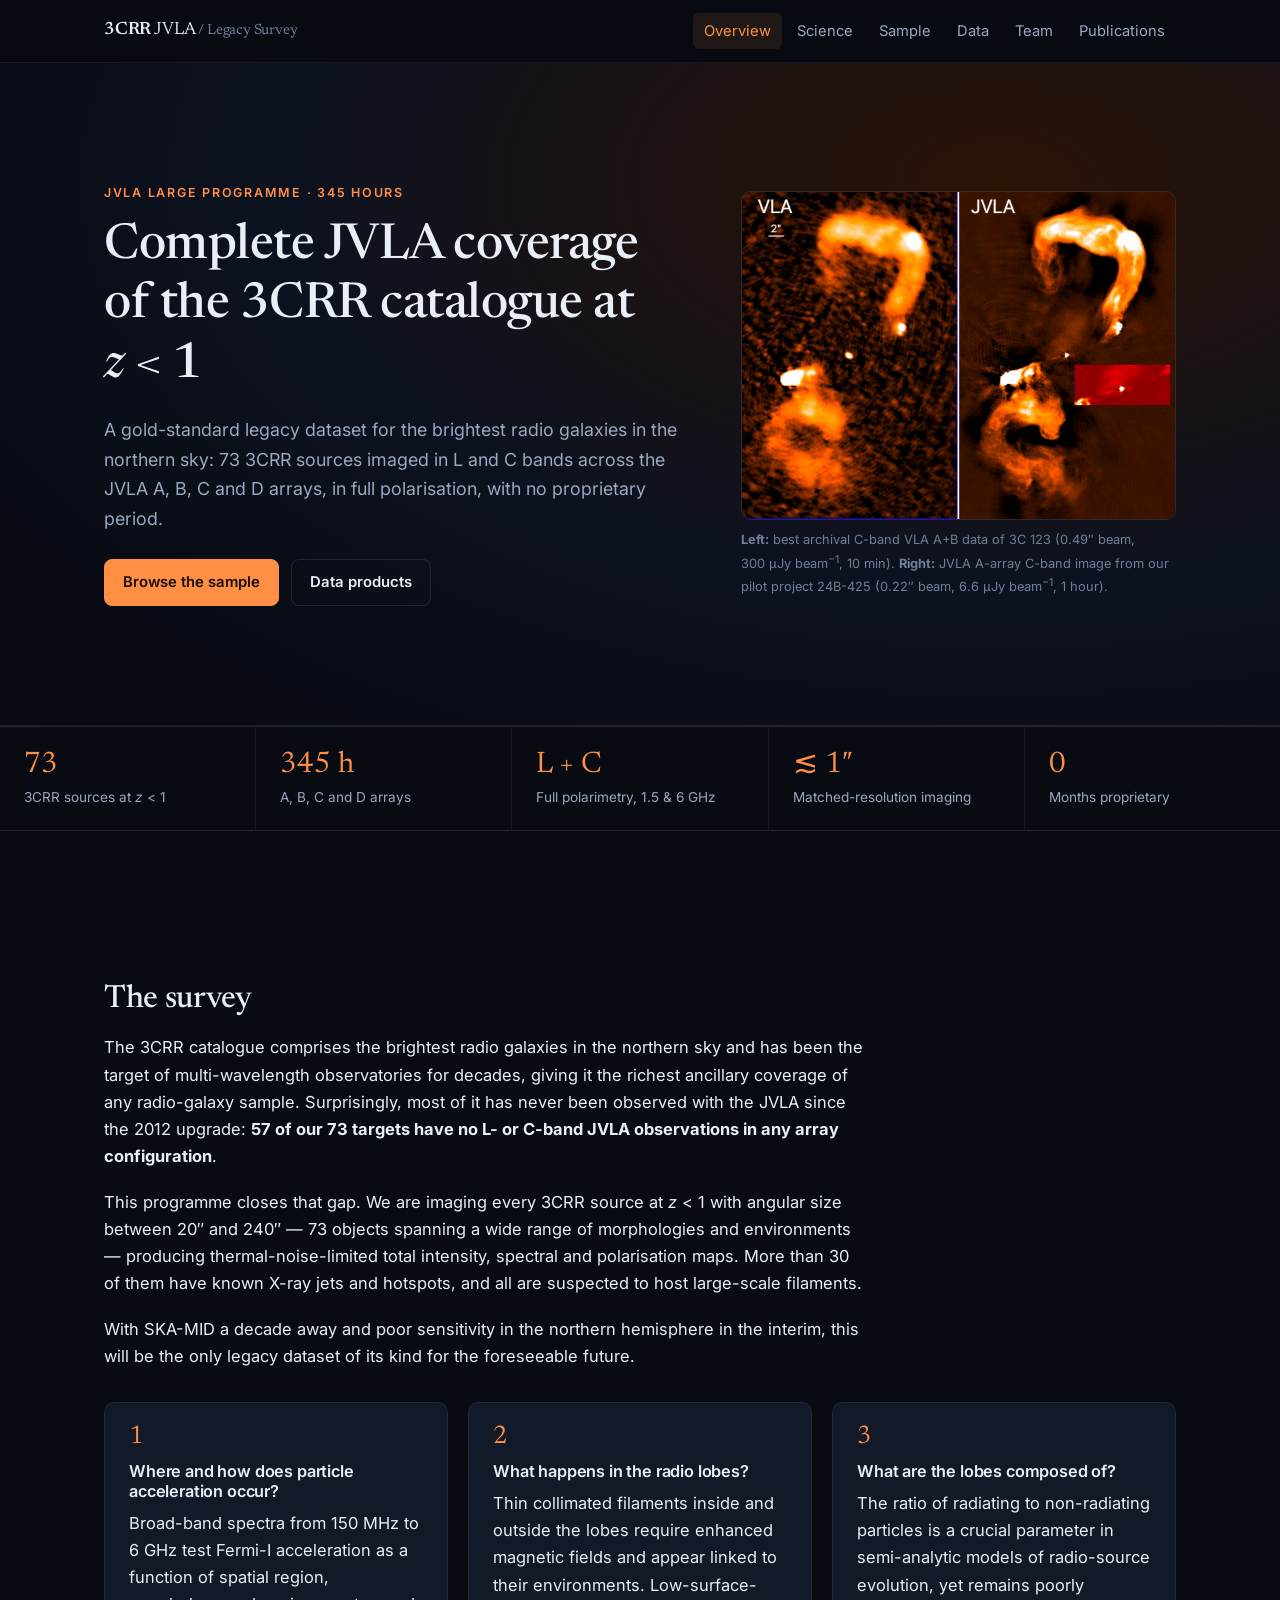
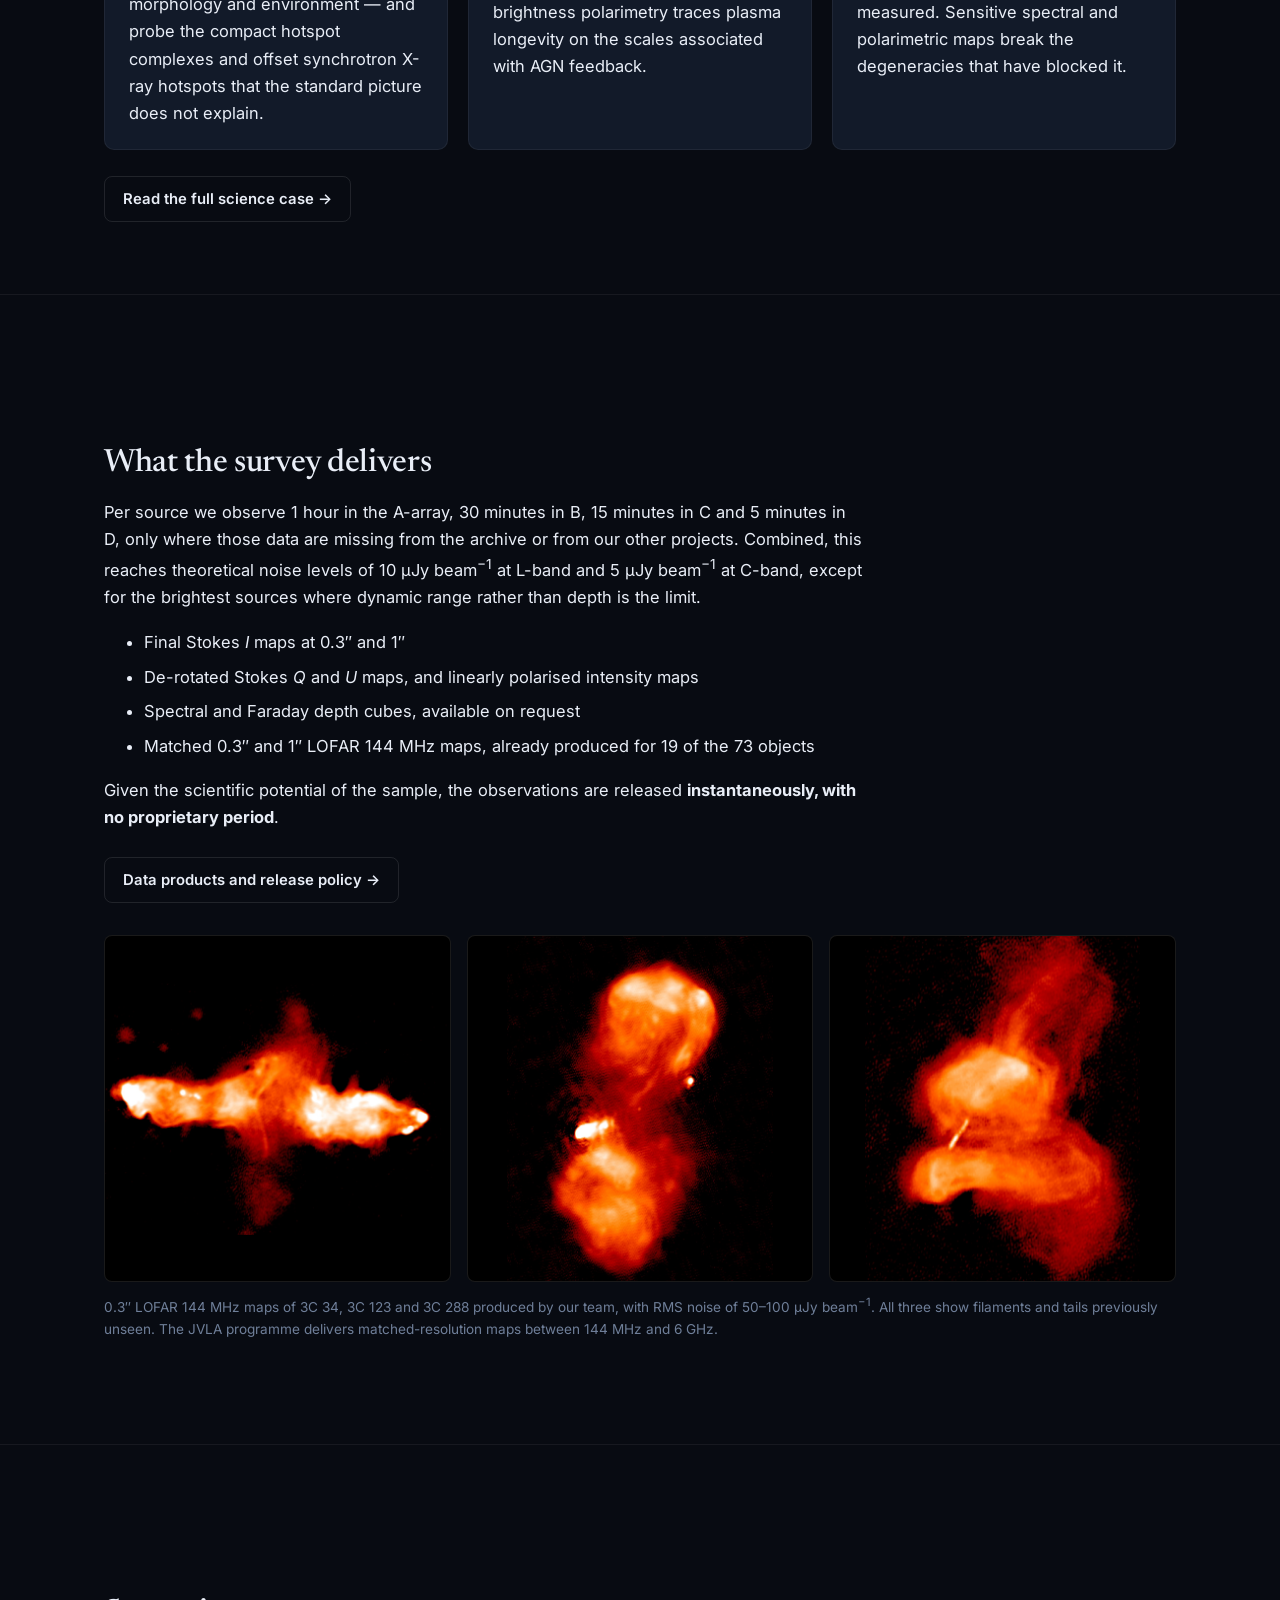
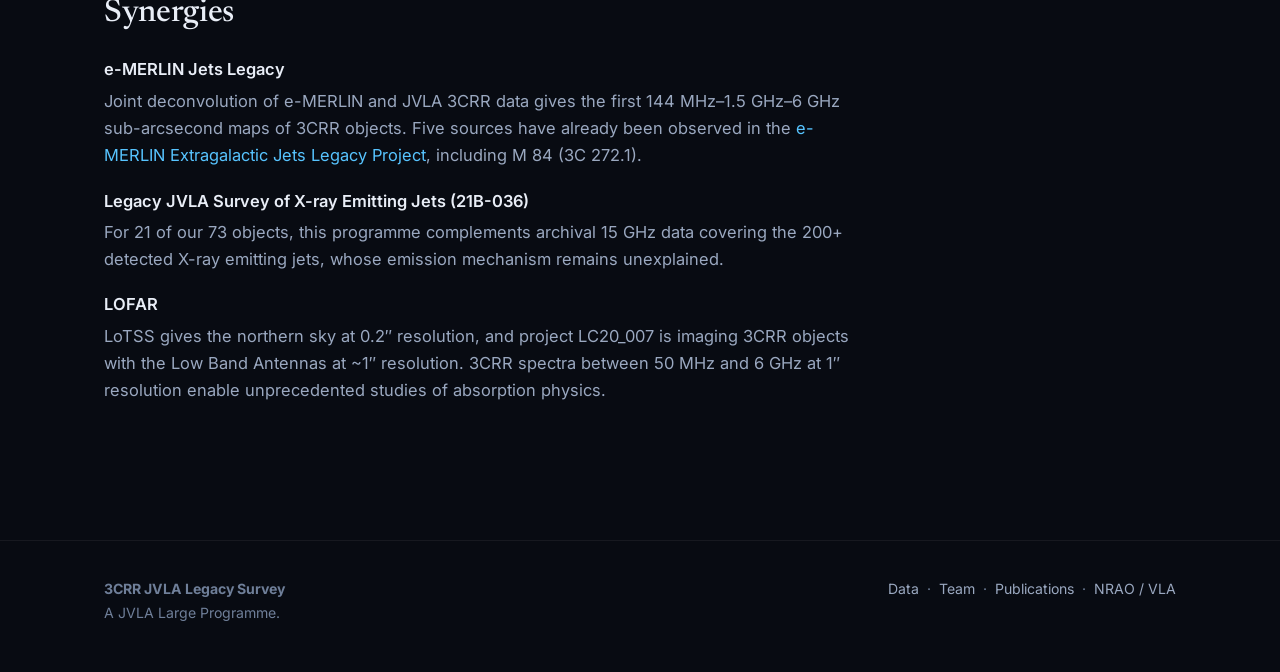
==== index.html @ 1dc94ac5 "Initial site" ====
<!DOCTYPE html>
<html lang="en">
<head>
<meta charset="utf-8">
<meta name="viewport" content="width=device-width, initial-scale=1, viewport-fit=cover">
<title>3CRR JVLA Legacy Survey</title>
<meta name="description" content="A 345-hour JVLA Large Programme mapping 73 3CRR radio galaxies at z &lt; 1 in L and C bands across the A, B, C and D arrays.">
<link rel="preconnect" href="https://fonts.googleapis.com">
<link rel="preconnect" href="https://fonts.gstatic.com" crossorigin>
<link href="https://fonts.googleapis.com/css2?family=Inter:wght@400;500;600;700&family=Newsreader:opsz,wght@6..72,400;6..72,500;6..72,600&display=swap" rel="stylesheet">
<link rel="stylesheet" href="assets/style.css">
</head>
<body>

<!-- ======================= HEADER (identical on every page) ======================= -->
<header class="site-header">
  <div class="wrap">
    <a class="brand" href="index.html"><b>3CRR</b> JVLA <span>/ Legacy Survey</span></a>
    <nav class="main">
      <a href="index.html" class="active">Overview</a>
      <a href="science.html">Science</a>
      <a href="sample.html">Sample</a>
      <a href="data.html">Data</a>
      <a href="team.html">Team</a>
      <a href="publications.html">Publications</a>
    </nav>
  </div>
</header>

<!-- ======================= HERO ======================= -->
<div class="hero">
  <div class="wrap">
    <div class="hero-grid">
      <div>
        <div class="eyebrow">JVLA Large Programme &middot; 345 hours</div>
        <h1>Complete JVLA coverage of the 3CRR catalogue at <em>z</em>&nbsp;&lt;&nbsp;1</h1>
        <p class="lede">
          A gold-standard legacy dataset for the brightest radio galaxies in the northern sky:
          73 3CRR sources imaged in L and C bands across the JVLA A, B, C and D arrays, in full
          polarisation, with no proprietary period.
        </p>
        <div class="btn-row">
          <a class="btn" href="sample.html">Browse the sample</a>
          <a class="btn ghost" href="data.html">Data products</a>
        </div>
      </div>
      <figure class="hero-fig">
        <img src="assets/img/3c123-vla-vs-jvla.jpg"
             alt="Side-by-side C-band radio maps of 3C 123: the best archival VLA A+B image on the left and the new JVLA A-array image on the right, showing far more structure.">
        <figcaption>
          <strong>Left:</strong> best archival C-band VLA A+B data of 3C&nbsp;123 (0.49&Prime; beam,
          300&nbsp;&micro;Jy&nbsp;beam<sup>&minus;1</sup>, 10&nbsp;min).
          <strong>Right:</strong> JVLA A-array C-band image from our pilot project 24B-425
          (0.22&Prime; beam, 6.6&nbsp;&micro;Jy&nbsp;beam<sup>&minus;1</sup>, 1&nbsp;hour).
        </figcaption>
      </figure>
    </div>
  </div>
</div>

<!-- ======================= KEY NUMBERS ======================= -->
<div class="stats">
  <div class="stat"><div class="n">73</div><div class="l">3CRR sources at <em>z</em> &lt; 1</div></div>
  <div class="stat"><div class="n">345 h</div><div class="l">A, B, C and D arrays</div></div>
  <div class="stat"><div class="n">L + C</div><div class="l">Full polarimetry, 1.5 &amp; 6 GHz</div></div>
  <div class="stat"><div class="n">&#8818; 1&Prime;</div><div class="l">Matched-resolution imaging</div></div>
  <div class="stat"><div class="n">0</div><div class="l">Months proprietary</div></div>
</div>

<!-- ======================= WHAT AND WHY ======================= -->
<section class="band">
  <div class="wrap">
    <div class="narrow">
      <h2>The survey</h2>
      <p>
        The 3CRR catalogue comprises the brightest radio galaxies in the northern sky and has been the
        target of multi-wavelength observatories for decades, giving it the richest ancillary coverage of
        any radio-galaxy sample. Surprisingly, most of it has never been observed with the JVLA since the
        2012 upgrade: <strong>57 of our 73 targets have no L- or C-band JVLA observations in any array
        configuration</strong>.
      </p>
      <p>
        This programme closes that gap. We are imaging every 3CRR source at <em>z</em>&nbsp;&lt;&nbsp;1 with
        angular size between 20&Prime; and 240&Prime; &mdash; 73 objects spanning a wide range of morphologies
        and environments &mdash; producing thermal-noise-limited total intensity, spectral and polarisation maps.
        More than 30 of them have known X-ray jets and hotspots, and all are suspected to host large-scale
        filaments.
      </p>
      <p>
        With SKA-MID a decade away and poor sensitivity in the northern hemisphere in the interim, this will
        be the only legacy dataset of its kind for the foreseeable future.
      </p>
    </div>

    <div class="cards">
      <div class="card">
        <span class="q">1</span>
        <h3>Where and how does particle acceleration occur?</h3>
        <p>
          Broad-band spectra from 150&nbsp;MHz to 6&nbsp;GHz test Fermi-I acceleration as a function of spatial
          region, morphology and environment &mdash; and probe the compact hotspot complexes and offset
          synchrotron X-ray hotspots that the standard picture does not explain.
        </p>
      </div>
      <div class="card">
        <span class="q">2</span>
        <h3>What happens in the radio lobes?</h3>
        <p>
          Thin collimated filaments inside and outside the lobes require enhanced magnetic fields and appear
          linked to their environments. Low-surface-brightness polarimetry traces plasma longevity on the
          scales associated with AGN feedback.
        </p>
      </div>
      <div class="card">
        <span class="q">3</span>
        <h3>What are the lobes composed of?</h3>
        <p>
          The ratio of radiating to non-radiating particles is a crucial parameter in semi-analytic models of
          radio-source evolution, yet remains poorly measured. Sensitive spectral and polarimetric maps break
          the degeneracies that have blocked it.
        </p>
      </div>
    </div>

    <div class="btn-row">
      <a class="btn ghost" href="science.html">Read the full science case &rarr;</a>
    </div>
  </div>
</section>

<!-- ======================= WHAT WE WILL DELIVER ======================= -->
<section class="band">
  <div class="wrap">
    <div class="narrow">
      <h2>What the survey delivers</h2>
      <p>
        Per source we observe 1&nbsp;hour in the A-array, 30&nbsp;minutes in B, 15&nbsp;minutes in C and
        5&nbsp;minutes in D, only where those data are missing from the archive or from our other projects.
        Combined, this reaches theoretical noise levels of
        10&nbsp;&micro;Jy&nbsp;beam<sup>&minus;1</sup> at L-band and 5&nbsp;&micro;Jy&nbsp;beam<sup>&minus;1</sup>
        at C-band, except for the brightest sources where dynamic range rather than depth is the limit.
      </p>
      <ul class="tight">
        <li>Final Stokes <em>I</em> maps at 0.3&Prime; and 1&Prime;</li>
        <li>De-rotated Stokes <em>Q</em> and <em>U</em> maps, and linearly polarised intensity maps</li>
        <li>Spectral and Faraday depth cubes, available on request</li>
        <li>Matched 0.3&Prime; and 1&Prime; LOFAR 144&nbsp;MHz maps, already produced for 19 of the 73 objects</li>
      </ul>
      <p>
        Given the scientific potential of the sample, the observations are released
        <strong>instantaneously, with no proprietary period</strong>.
      </p>
      <div class="btn-row">
        <a class="btn ghost" href="data.html">Data products and release policy &rarr;</a>
      </div>
    </div>

    <figure>
      <div class="fig-row">
        <img src="assets/img/3c34-lofar.jpg" alt="0.3 arcsecond LOFAR 144 MHz map of 3C 34 showing filaments and tails.">
        <img src="assets/img/3c123-lofar.jpg" alt="0.3 arcsecond LOFAR 144 MHz map of 3C 123 showing lobe substructure.">
        <img src="assets/img/3c288-lofar.jpg" alt="0.3 arcsecond LOFAR 144 MHz map of 3C 288 showing diffuse plumes.">
      </div>
      <figcaption>
        0.3&Prime; LOFAR 144&nbsp;MHz maps of 3C&nbsp;34, 3C&nbsp;123 and 3C&nbsp;288 produced by our team, with
        RMS noise of 50&ndash;100&nbsp;&micro;Jy&nbsp;beam<sup>&minus;1</sup>. All three show filaments and tails
        previously unseen. The JVLA programme delivers matched-resolution maps between 144&nbsp;MHz and 6&nbsp;GHz.
      </figcaption>
    </figure>
  </div>
</section>

<!-- ======================= SYNERGIES ======================= -->
<section class="band">
  <div class="wrap narrow">
    <h2>Synergies</h2>
    <dl class="spec">
      <dt>e-MERLIN Jets Legacy</dt>
      <dd>
        Joint deconvolution of e-MERLIN and JVLA 3CRR data gives the first
        144&nbsp;MHz&ndash;1.5&nbsp;GHz&ndash;6&nbsp;GHz sub-arcsecond maps of 3CRR objects. Five sources have
        already been observed in the
        <a href="https://www.e-merlin.ac.uk/legacy/projects/jets.html">e-MERLIN Extragalactic Jets Legacy
        Project</a>, including M&nbsp;84 (3C&nbsp;272.1).
      </dd>
      <dt>Legacy JVLA Survey of X-ray Emitting Jets (21B-036)</dt>
      <dd>
        For 21 of our 73 objects, this programme complements archival 15&nbsp;GHz data covering the
        200+ detected X-ray emitting jets, whose emission mechanism remains unexplained.
      </dd>
      <dt>LOFAR</dt>
      <dd>
        LoTSS gives the northern sky at 0.2&Prime; resolution, and project LC20_007 is imaging 3CRR objects with
        the Low Band Antennas at ~1&Prime; resolution. 3CRR spectra between 50&nbsp;MHz and 6&nbsp;GHz at
        1&Prime; resolution enable unprecedented studies of absorption physics.
      </dd>
    </dl>
  </div>
</section>

<!-- ======================= FOOTER (identical on every page) ======================= -->
<footer class="site-footer">
  <div class="wrap">
    <div>
      <strong>3CRR JVLA Legacy Survey</strong><br>
      A JVLA Large Programme. <!-- TO DO: add the NRAO project code here, e.g. "Project 26A-XXX." -->
    </div>
    <div>
      <a href="data.html">Data</a> &nbsp;&middot;&nbsp;
      <a href="team.html">Team</a> &nbsp;&middot;&nbsp;
      <a href="publications.html">Publications</a> &nbsp;&middot;&nbsp;
      <a href="https://science.nrao.edu/facilities/vla">NRAO / VLA</a>
    </div>
  </div>
</footer>

</body>
</html>
---- assets/style.css ----
/* ============================================================
   3CRR JVLA Legacy Survey — site styles
   Edit colours in the :root block below if you want a different look.
   ============================================================ */

:root {
  --bg:        #080b12;
  --bg-2:      #0e1420;
  --panel:     #121a29;
  --panel-2:   #16203200;
  --line:      rgba(255, 255, 255, 0.10);
  --line-soft: rgba(255, 255, 255, 0.06);
  --text:      #e9eef7;
  --muted:     #9aa8c0;
  --dim:       #6f7f99;
  --accent:    #ff8f45;   /* radio-map orange */
  --accent-2:  #57c4ff;   /* cool blue */
  --max:       1120px;
  --radius:    10px;
}

*, *::before, *::after { box-sizing: border-box; }

html { scroll-behavior: smooth; }

body {
  margin: 0;
  background: var(--bg);
  color: var(--text);
  font-family: "Inter", -apple-system, BlinkMacSystemFont, "Segoe UI", Roboto, Helvetica, Arial, sans-serif;
  font-size: 16.5px;
  line-height: 1.65;
  -webkit-font-smoothing: antialiased;
}

img { max-width: 100%; height: auto; display: block; }

a { color: var(--accent-2); text-decoration: none; }
a:hover { text-decoration: underline; }

h1, h2, h3, h4 {
  font-family: "Newsreader", Georgia, "Times New Roman", serif;
  font-weight: 500;
  line-height: 1.2;
  letter-spacing: -0.01em;
  margin: 0 0 0.5em;
}

h1 { font-size: clamp(2rem, 5vw, 3.1rem); }
h2 { font-size: clamp(1.5rem, 3vw, 2rem); margin-top: 2.4em; }
h3 { font-size: 1.2rem; margin-top: 2em; font-weight: 600; }

p { margin: 0 0 1.1em; }

code, kbd, pre {
  font-family: "SF Mono", ui-monospace, "Cascadia Mono", Menlo, Consolas, monospace;
  font-size: 0.88em;
}

code {
  background: rgba(255, 255, 255, 0.07);
  padding: 0.12em 0.4em;
  border-radius: 4px;
}

pre {
  background: var(--bg-2);
  border: 1px solid var(--line);
  border-radius: var(--radius);
  padding: 1rem 1.1rem;
  overflow-x: auto;
}

pre code { background: none; padding: 0; }

.wrap { max-width: var(--max); margin: 0 auto; padding: 0 24px; }

/* A measure-limited column. Used either as an inner block (<div class="wrap">
   <div class="narrow">…) or on the container itself (<div class="wrap narrow">).
   Both forms line up on the same left edge. */
.narrow { max-width: 760px; }
.wrap.narrow { max-width: var(--max); }
.wrap.narrow > * { max-width: 760px; }

/* ---------- header / nav ---------- */

.site-header {
  position: sticky;
  top: 0;
  z-index: 50;
  background: rgba(8, 11, 18, 0.88);
  backdrop-filter: blur(12px);
  border-bottom: 1px solid var(--line-soft);
}

.site-header .wrap {
  display: flex;
  align-items: center;
  gap: 24px;
  min-height: 62px;
  flex-wrap: wrap;
  padding-block: 8px;
}

.brand {
  font-family: "Newsreader", Georgia, serif;
  font-size: 1.12rem;
  color: var(--text);
  white-space: nowrap;
  letter-spacing: -0.01em;
}
.brand:hover { text-decoration: none; color: var(--accent); }
.brand b { font-weight: 600; }
.brand span { color: var(--dim); font-size: 0.82em; }

nav.main { margin-left: auto; display: flex; gap: 4px; flex-wrap: wrap; }

nav.main a {
  color: var(--muted);
  font-size: 0.92rem;
  padding: 6px 11px;
  border-radius: 6px;
}
nav.main a:hover { color: var(--text); background: rgba(255, 255, 255, 0.06); text-decoration: none; }
nav.main a.active { color: var(--accent); background: rgba(255, 143, 69, 0.10); }

/* ---------- hero ---------- */

.hero {
  position: relative;
  border-bottom: 1px solid var(--line-soft);
  overflow: hidden;
  background: radial-gradient(120% 130% at 78% 18%, #2a1305 0%, #0d1220 46%, var(--bg) 78%);
}

.hero .wrap { padding-block: clamp(48px, 9vw, 96px); }

.hero-grid {
  display: grid;
  grid-template-columns: 1.15fr 0.85fr;
  gap: 48px;
  align-items: center;
}

.eyebrow {
  font-size: 0.78rem;
  letter-spacing: 0.14em;
  text-transform: uppercase;
  color: var(--accent);
  font-weight: 600;
  margin-bottom: 1.1em;
}

.hero h1 { margin-bottom: 0.4em; }
.hero .lede { font-size: 1.12rem; color: var(--muted); max-width: 40em; }

.hero-fig img { border-radius: var(--radius); border: 1px solid var(--line); }
.hero-fig figcaption { font-size: 0.8rem; color: var(--dim); margin-top: 0.7em; }

/* ---------- key numbers ---------- */

.stats {
  display: grid;
  grid-template-columns: repeat(auto-fit, minmax(160px, 1fr));
  gap: 1px;
  background: var(--line-soft);
  border-block: 1px solid var(--line-soft);
}

.stat { background: var(--bg); padding: 22px 24px; }
.stat .n {
  font-family: "Newsreader", Georgia, serif;
  font-size: 1.85rem;
  color: var(--accent);
  line-height: 1.1;
}
.stat .l { font-size: 0.85rem; color: var(--muted); margin-top: 4px; }

/* ---------- generic sections ---------- */

section.band { padding-block: clamp(40px, 6vw, 72px); }
section.band + section.band { border-top: 1px solid var(--line-soft); }

.page-head { padding-block: clamp(40px, 6vw, 72px) 0; }
.page-head p.lede { font-size: 1.08rem; color: var(--muted); max-width: 46em; }

.cards {
  display: grid;
  grid-template-columns: repeat(auto-fit, minmax(260px, 1fr));
  gap: 20px;
  margin-top: 2rem;
}

.card {
  background: var(--panel);
  border: 1px solid var(--line-soft);
  border-radius: var(--radius);
  padding: 22px 24px;
}
.card h3 { margin-top: 0; font-family: "Inter", sans-serif; font-size: 1.02rem; }
.card p:last-child { margin-bottom: 0; }
.card .q {
  font-family: "Newsreader", Georgia, serif;
  font-size: 1.6rem;
  color: var(--accent);
  display: block;
  line-height: 1;
  margin-bottom: 0.45em;
}

figure { margin: 2rem 0; }
figure img { border-radius: var(--radius); border: 1px solid var(--line); }
figcaption { font-size: 0.85rem; color: var(--dim); margin-top: 0.8em; }

/* for figures that have a white background of their own */
.lightfig img { background: #fff; padding: 14px; border-color: rgba(255, 255, 255, 0.22); }

.fig-row {
  display: grid;
  grid-template-columns: repeat(auto-fit, minmax(210px, 1fr));
  gap: 16px;
}
.fig-row img {
  border-radius: 8px;
  border: 1px solid var(--line);
  width: 100%;
  aspect-ratio: 1 / 1;
  object-fit: contain;
  background: #000;
}

.note {
  border-left: 3px solid var(--accent);
  background: rgba(255, 143, 69, 0.07);
  padding: 14px 18px;
  border-radius: 0 var(--radius) var(--radius) 0;
  color: var(--muted);
  font-size: 0.94rem;
}
.note strong { color: var(--text); }

/* an obvious marker for content the team still needs to supply */
.todo {
  border: 1px dashed rgba(255, 143, 69, 0.55);
  background: rgba(255, 143, 69, 0.05);
  border-radius: var(--radius);
  padding: 14px 18px;
  color: var(--muted);
  font-size: 0.92rem;
}
.todo::before {
  content: "TO DO — replace before publishing";
  display: block;
  font-size: 0.7rem;
  letter-spacing: 0.12em;
  text-transform: uppercase;
  color: var(--accent);
  font-weight: 700;
  margin-bottom: 6px;
}

/* ---------- tables ---------- */

.table-scroll { overflow-x: auto; border: 1px solid var(--line-soft); border-radius: var(--radius); }

table { border-collapse: collapse; width: 100%; font-size: 0.92rem; }

thead th {
  position: sticky;
  top: 0;
  background: var(--bg-2);
  text-align: left;
  font-weight: 600;
  color: var(--muted);
  padding: 11px 14px;
  border-bottom: 1px solid var(--line);
  white-space: nowrap;
}

tbody td { padding: 9px 14px; border-bottom: 1px solid var(--line-soft); }
tbody tr:hover { background: rgba(255, 255, 255, 0.03); }
tbody td:first-child { font-weight: 600; white-space: nowrap; }

.controls {
  display: flex;
  gap: 12px;
  flex-wrap: wrap;
  align-items: center;
  margin: 1.5rem 0 1rem;
}

.controls input, .controls select {
  background: var(--bg-2);
  border: 1px solid var(--line);
  color: var(--text);
  border-radius: 8px;
  padding: 9px 12px;
  font: inherit;
  font-size: 0.92rem;
}
.controls input { min-width: 220px; flex: 1 1 220px; }
.controls input:focus, .controls select:focus { outline: 2px solid var(--accent); outline-offset: 1px; }
.count { color: var(--dim); font-size: 0.88rem; }

/* ---------- people ---------- */

.people {
  display: grid;
  grid-template-columns: repeat(auto-fill, minmax(230px, 1fr));
  gap: 18px;
  margin-top: 1.6rem;
  padding: 0;
  list-style: none;
}

.people li {
  background: var(--panel);
  border: 1px solid var(--line-soft);
  border-radius: var(--radius);
  padding: 16px 18px;
}
.people .name { font-weight: 600; }
.people .role { color: var(--accent); font-size: 0.78rem; text-transform: uppercase; letter-spacing: 0.08em; margin-bottom: 4px; }
.people .aff { color: var(--muted); font-size: 0.9rem; }

/* ---------- publications ---------- */

.pubs { list-style: none; padding: 0; margin: 1.5rem 0 0; }
.pubs li { padding: 14px 0; border-bottom: 1px solid var(--line-soft); font-size: 0.95rem; }
.pubs .authors { color: var(--text); }
.pubs .meta { color: var(--dim); font-size: 0.88rem; }

/* ---------- buttons ---------- */

.btn-row { display: flex; gap: 12px; flex-wrap: wrap; margin-top: 1.6rem; }

.btn {
  display: inline-block;
  background: var(--accent);
  color: #1a0d03;
  font-weight: 600;
  font-size: 0.93rem;
  padding: 10px 18px;
  border-radius: 8px;
  border: 1px solid var(--accent);
}
.btn:hover { text-decoration: none; filter: brightness(1.08); }
.btn.ghost { background: transparent; color: var(--text); border-color: var(--line); }
.btn.ghost:hover { border-color: var(--accent); color: var(--accent); }

/* ---------- footer ---------- */

.site-footer {
  border-top: 1px solid var(--line-soft);
  margin-top: 64px;
  padding-block: 36px 48px;
  color: var(--dim);
  font-size: 0.88rem;
}
.site-footer .wrap { display: flex; gap: 28px; flex-wrap: wrap; justify-content: space-between; }
.site-footer a { color: var(--muted); }

dl.spec { margin: 1.5rem 0 0; }
dl.spec dt { font-weight: 600; color: var(--text); margin-top: 1.1em; }
dl.spec dd { margin: 0.25em 0 0; color: var(--muted); }

ul.tight li { margin-bottom: 0.45em; }

/* ---------- responsive ---------- */

@media (max-width: 820px) {
  .hero-grid { grid-template-columns: 1fr; gap: 32px; }
  .hero-fig { order: -1; }
  nav.main { margin-left: 0; width: 100%; }
  nav.main a { padding: 6px 9px; font-size: 0.87rem; }
}
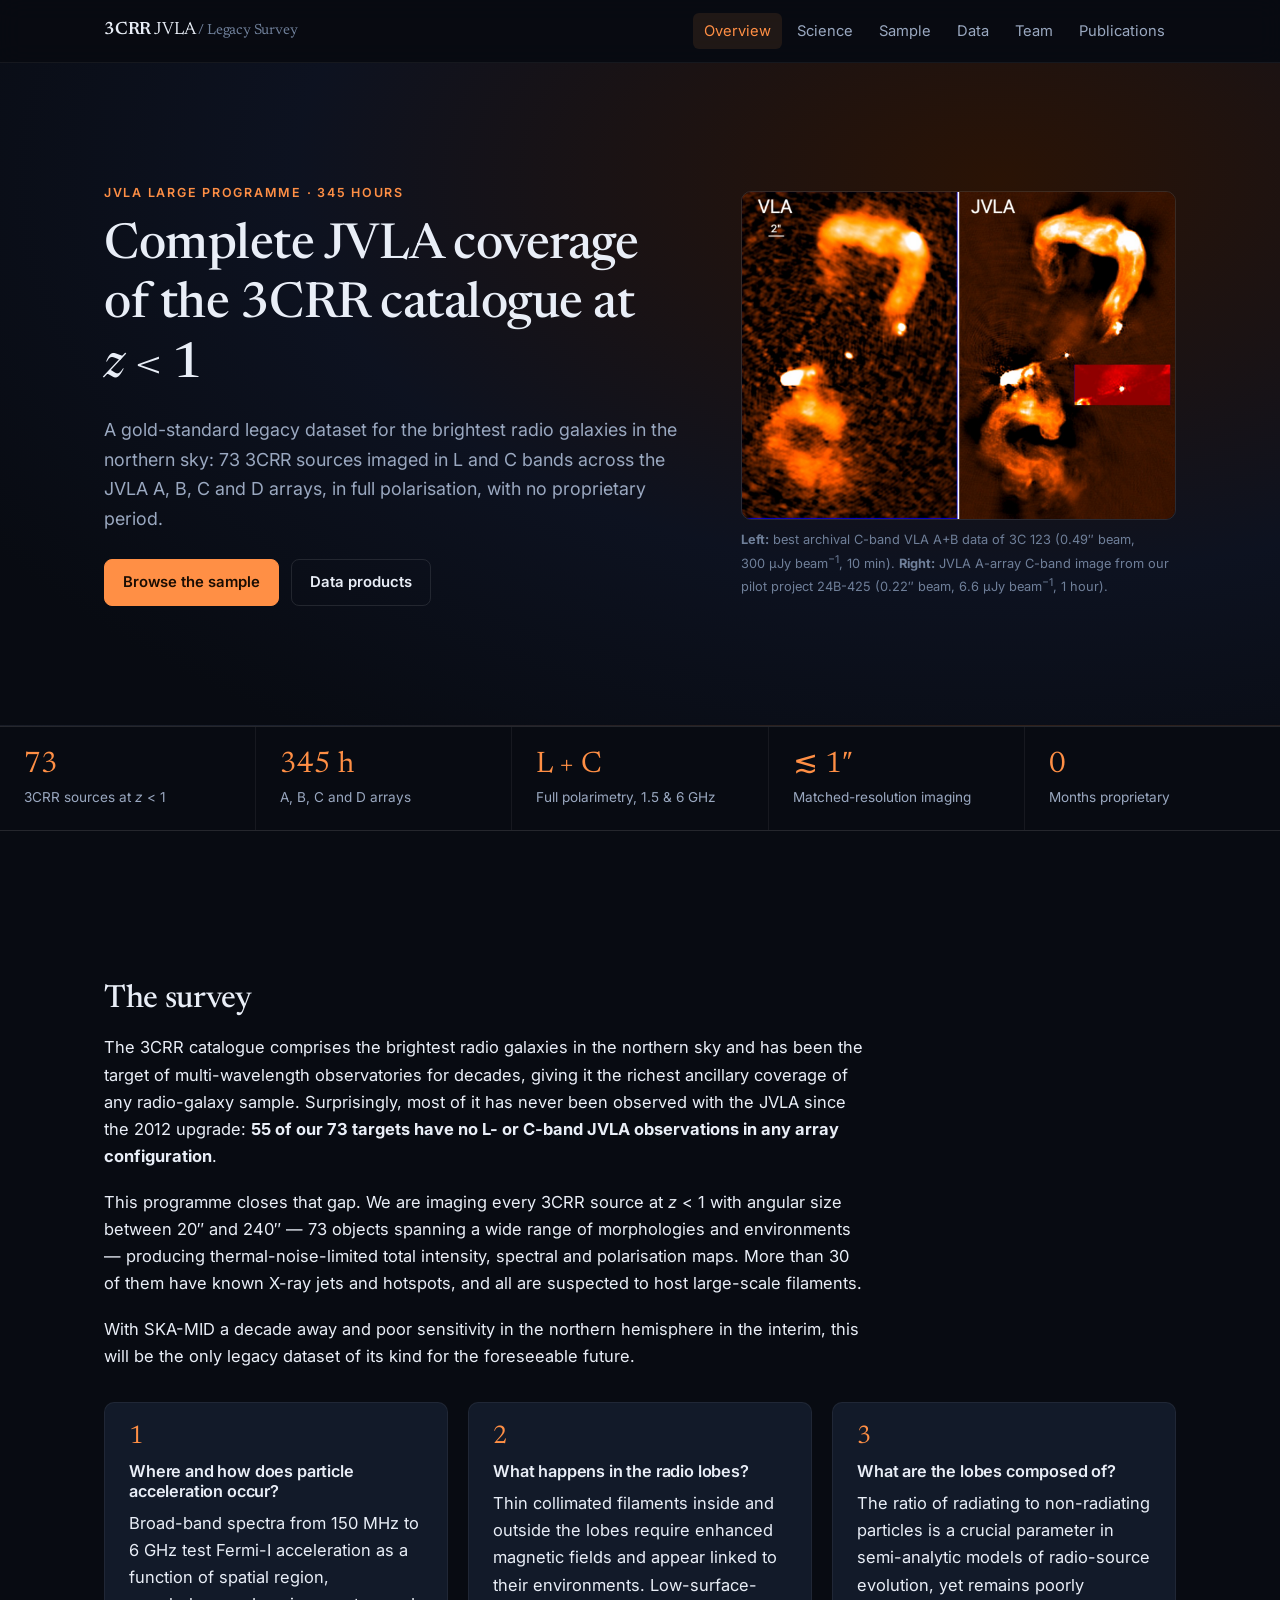
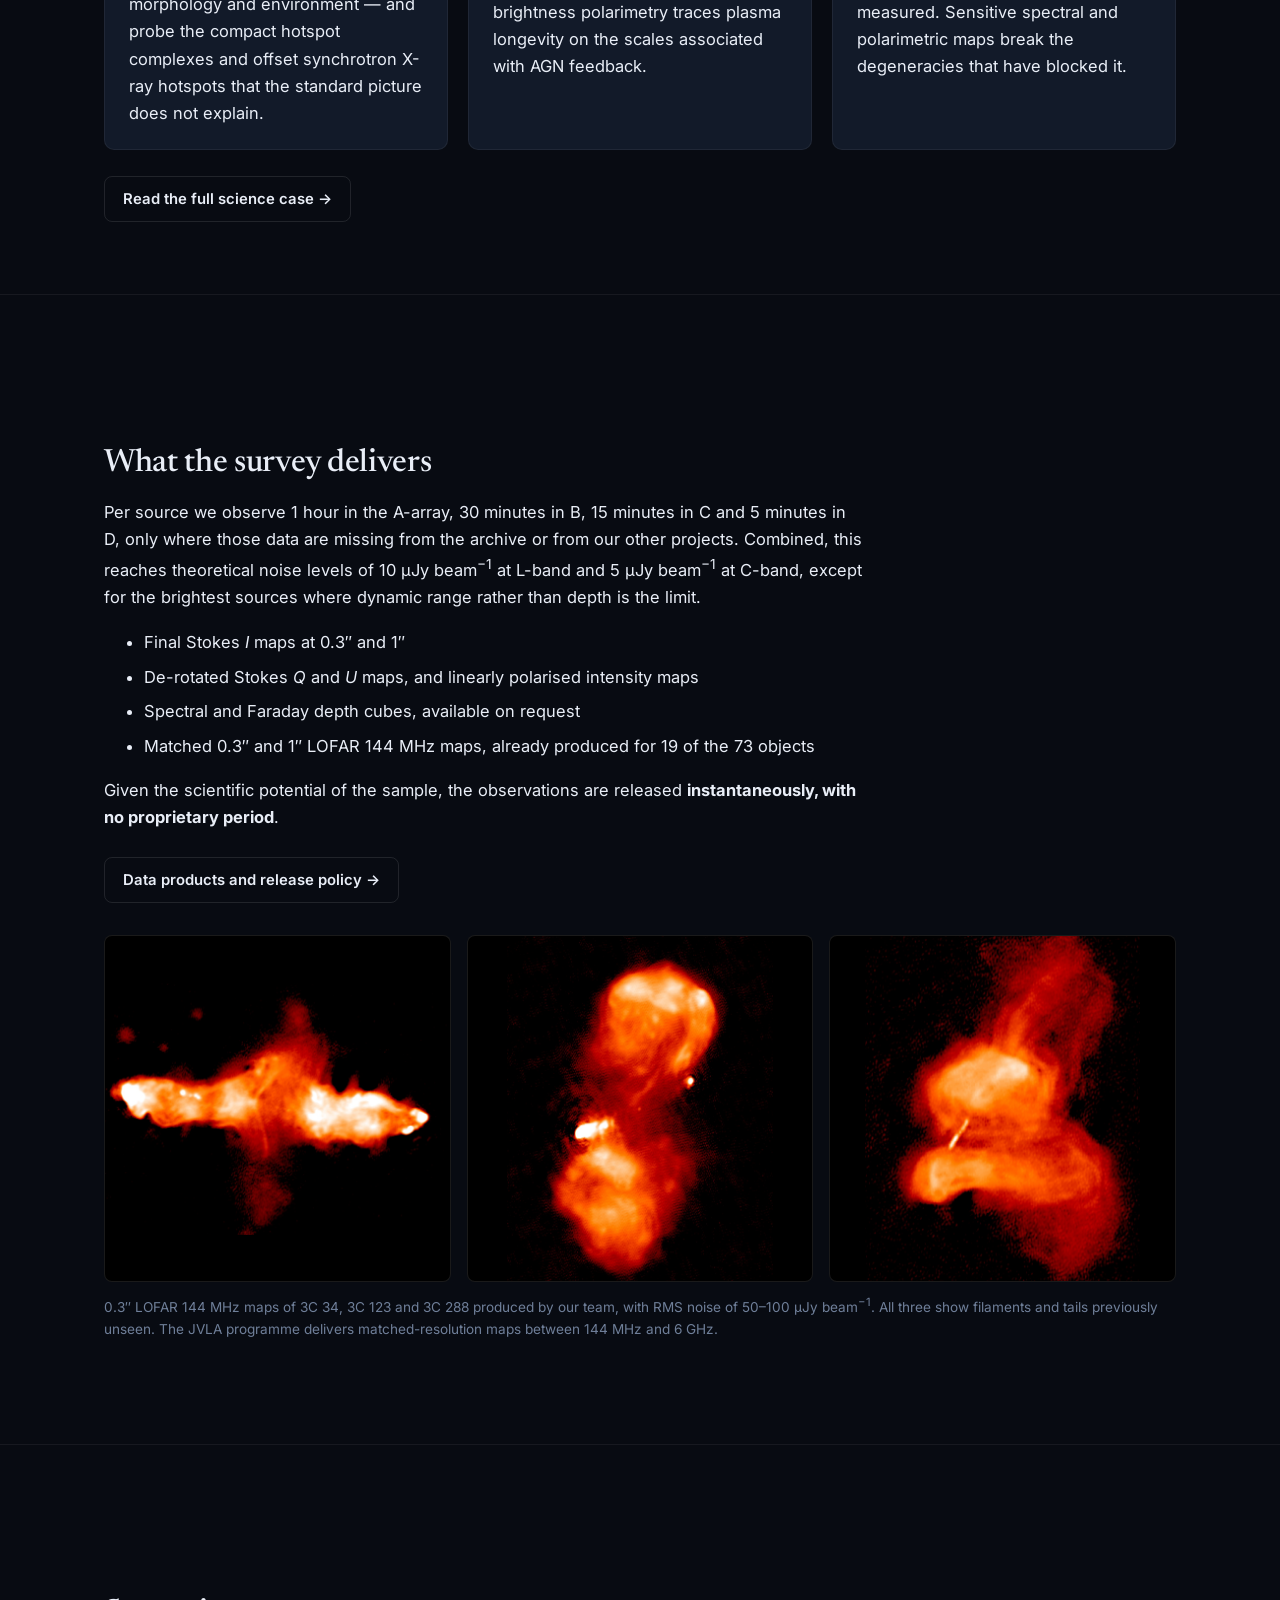
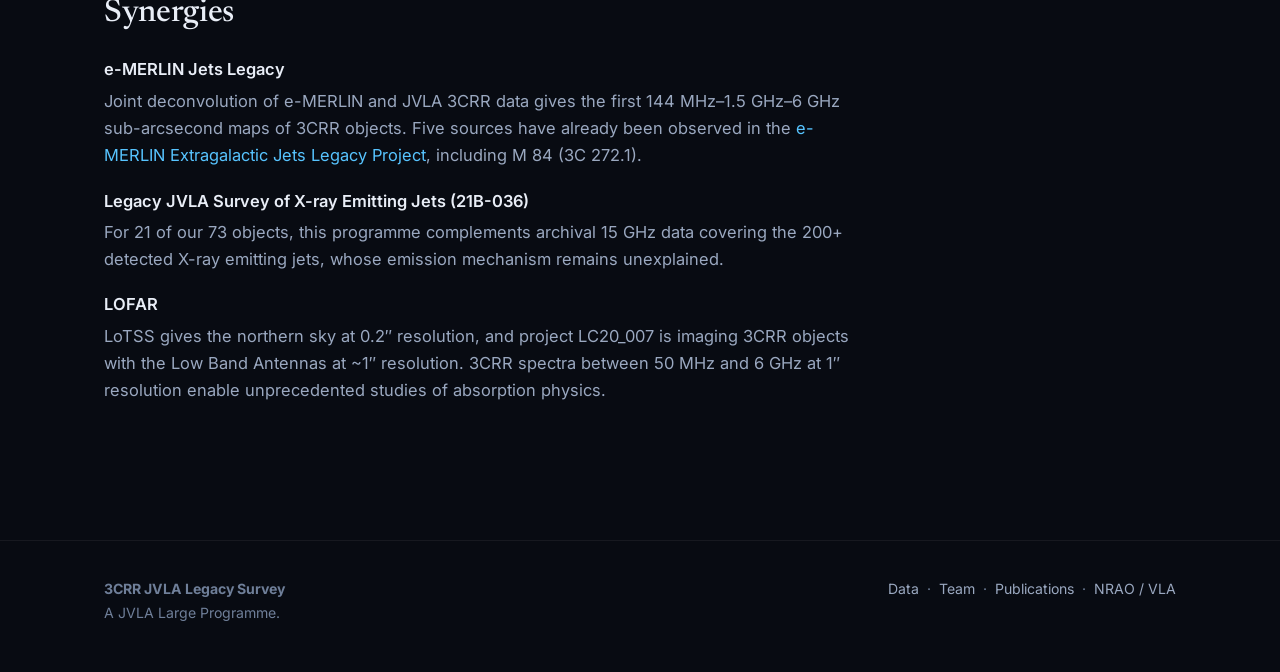
==== commit c998f471: "Update sources table" ====
--- a/index.html
+++ b/index.html
@@ -76,7 +76,8 @@
         The 3CRR catalogue comprises the brightest radio galaxies in the northern sky and has been the
         target of multi-wavelength observatories for decades, giving it the richest ancillary coverage of
         any radio-galaxy sample. Surprisingly, most of it has never been observed with the JVLA since the
-        2012 upgrade: <strong>57 of our 73 targets have no L- or C-band JVLA observations in any array
+        <!-- 55 is the count from data/sources.csv. The proposal quotes 57; check which is current. -->
+        2012 upgrade: <strong>55 of our 73 targets have no L- or C-band JVLA observations in any array
         configuration</strong>.
       </p>
       <p>
--- a/assets/style.css
+++ b/assets/style.css
@@ -263,6 +263,14 @@
 
 .table-scroll { overflow-x: auto; border: 1px solid var(--line-soft); border-radius: var(--radius); }
 
+/* Long reference tables scroll inside their own box so the column headings
+   stay visible. A sticky <thead> only works inside a scroll container, which
+   is why this needs the height cap. */
+.table-scroll.tall { max-height: 72vh; overflow: auto; }
+
+/* a wider container, for the catalogue table only */
+.wrap-wide { max-width: 1280px; margin: 0 auto; padding: 0 24px; }
+
 table { border-collapse: collapse; width: 100%; font-size: 0.92rem; }
 
 thead th {
@@ -281,6 +289,25 @@
 tbody tr:hover { background: rgba(255, 255, 255, 0.03); }
 tbody td:first-child { font-weight: 600; white-space: nowrap; }
 
+/* rows belonging to this programme's 73 targets */
+tbody tr.in-sample { background: rgba(255, 143, 69, 0.06); color: var(--text); }
+tbody tr.in-sample:hover { background: rgba(255, 143, 69, 0.11); }
+tbody tr.in-sample td:first-child { box-shadow: inset 3px 0 0 var(--accent); color: var(--accent); }
+tbody tr:not(.in-sample) { color: var(--muted); }
+
+.tag {
+  display: inline-block;
+  font-size: 0.72rem;
+  font-weight: 600;
+  letter-spacing: 0.02em;
+  padding: 2px 8px;
+  border-radius: 999px;
+  white-space: nowrap;
+  border: 1px solid transparent;
+}
+.tag-sample { background: rgba(255, 143, 69, 0.16); color: var(--accent); border-color: rgba(255, 143, 69, 0.4); }
+.tag-out    { background: transparent; color: var(--dim); border-color: var(--line); font-weight: 500; }
+
 .controls {
   display: flex;
   gap: 12px;
@@ -288,6 +315,29 @@
   align-items: center;
   margin: 1.5rem 0 1rem;
 }
+
+/* coverage chips in the target table */
+.chips { display: inline-flex; gap: 3px; }
+
+.chip {
+  display: inline-flex;
+  align-items: center;
+  justify-content: center;
+  width: 20px;
+  height: 20px;
+  border-radius: 5px;
+  font-size: 0.72rem;
+  font-weight: 700;
+  line-height: 1;
+  cursor: default;
+  border: 1px solid transparent;
+}
+.chip-new      { background: var(--accent); color: #1a0d03; }
+.chip-archival { background: transparent; color: var(--muted); border-color: var(--muted); }
+.chip-none     { background: transparent; color: rgba(255, 255, 255, 0.14); }
+
+.legend { display: flex; gap: 22px; flex-wrap: wrap; align-items: center; font-size: 0.86rem; color: var(--muted); margin-top: 1.1rem; }
+.legend span.k { display: inline-flex; align-items: center; gap: 7px; }
 
 .controls input, .controls select {
   background: var(--bg-2);
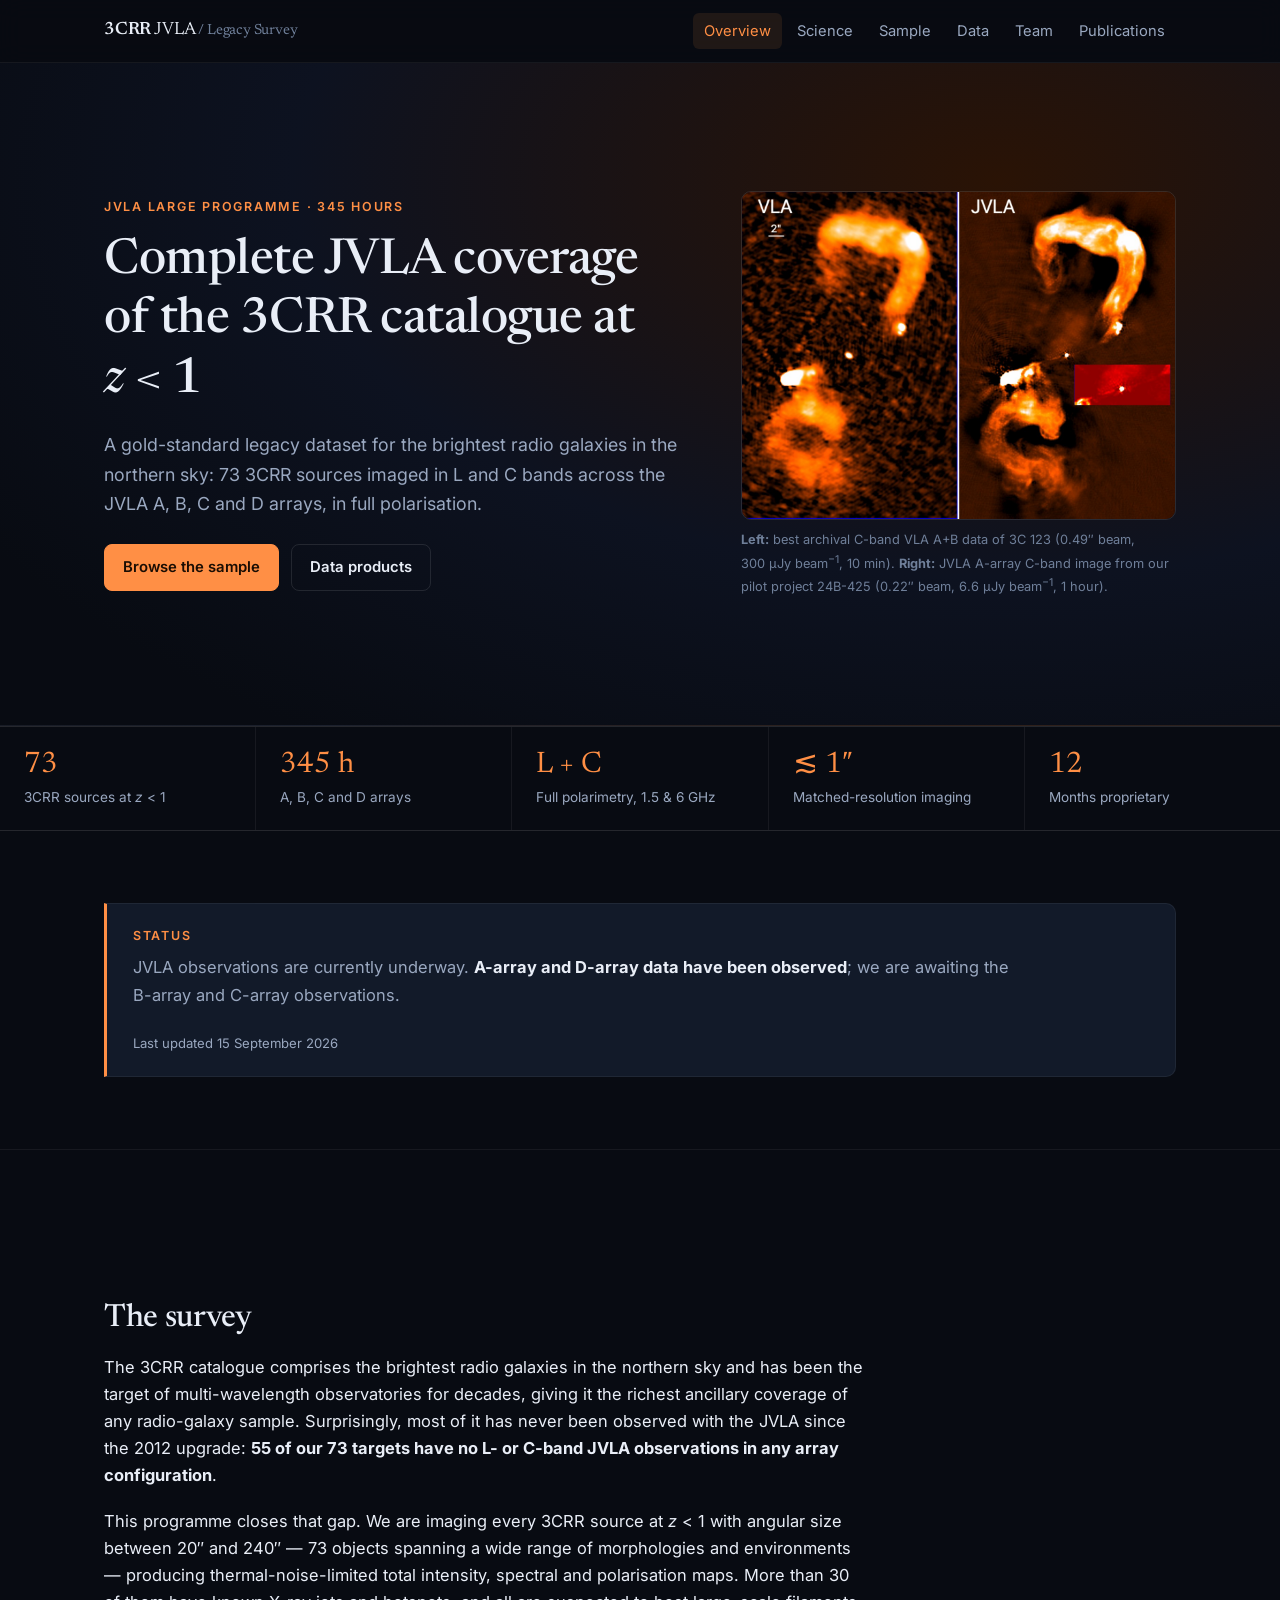
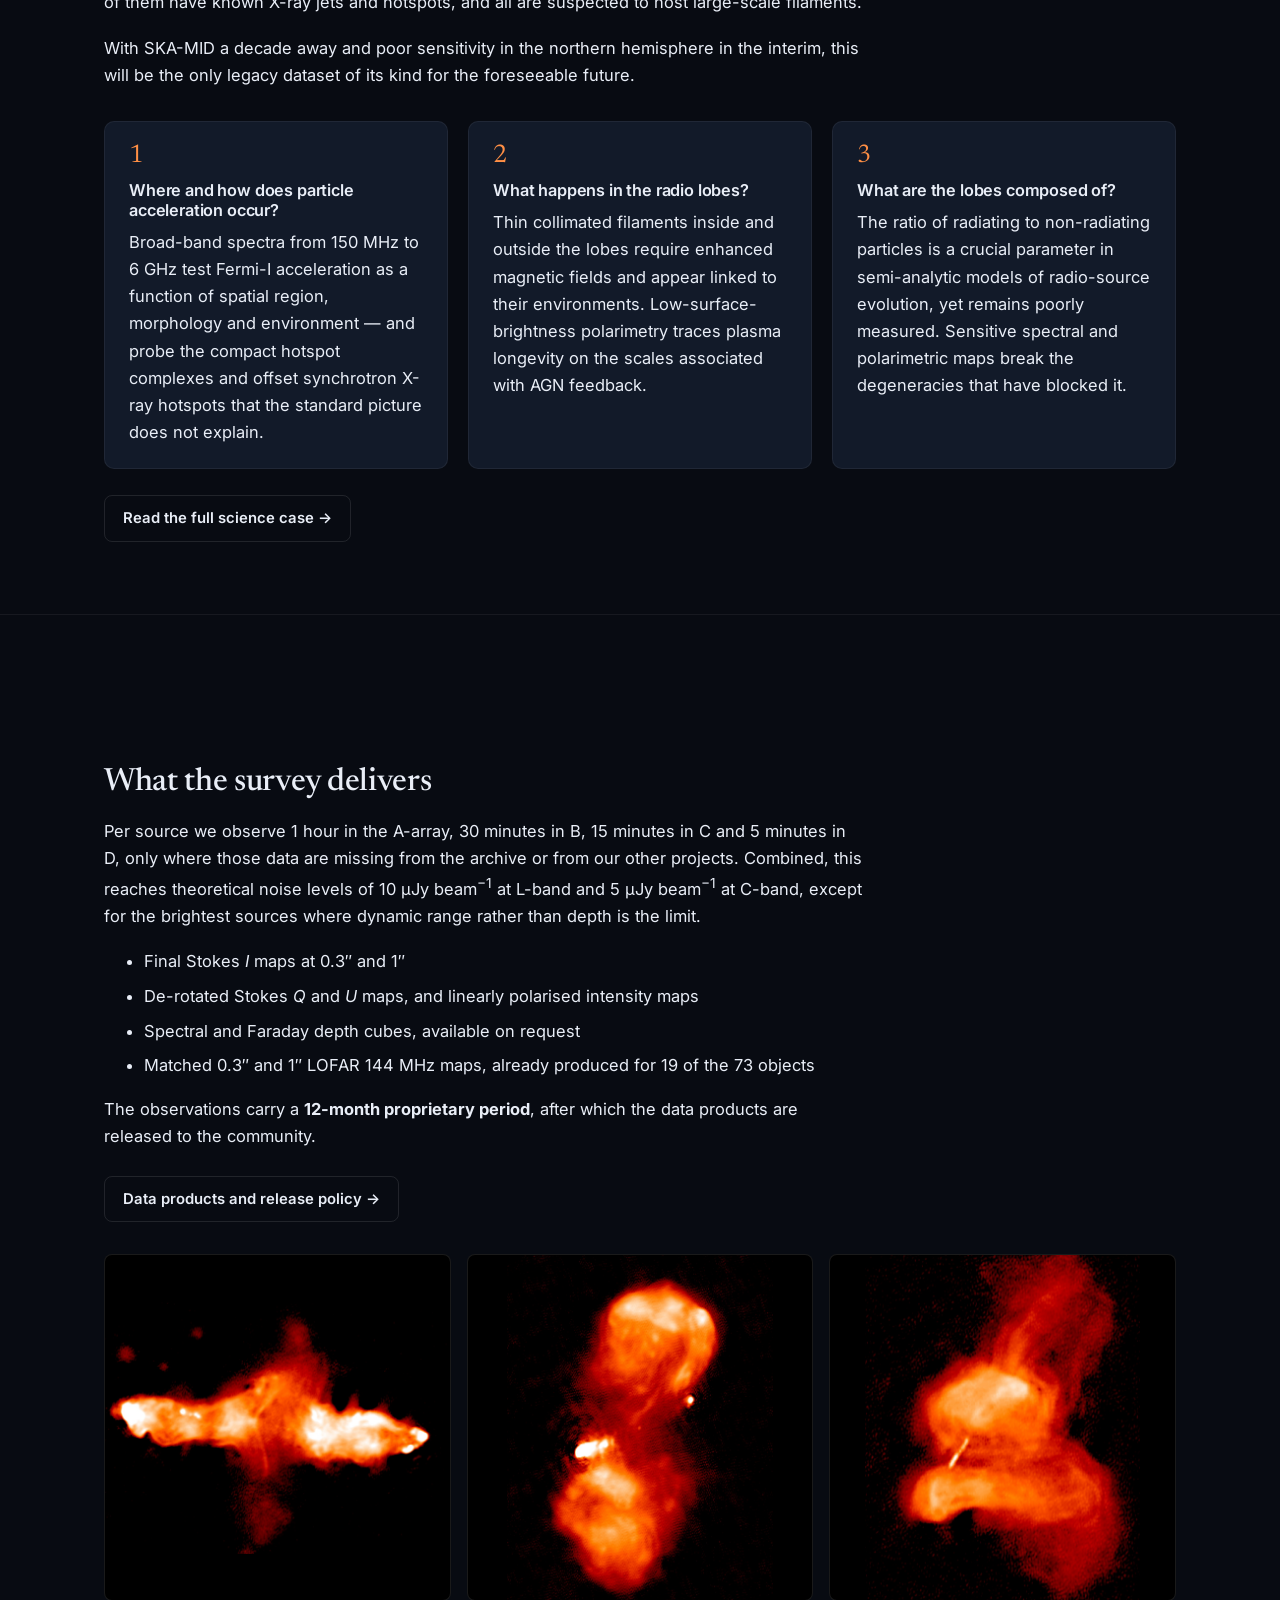
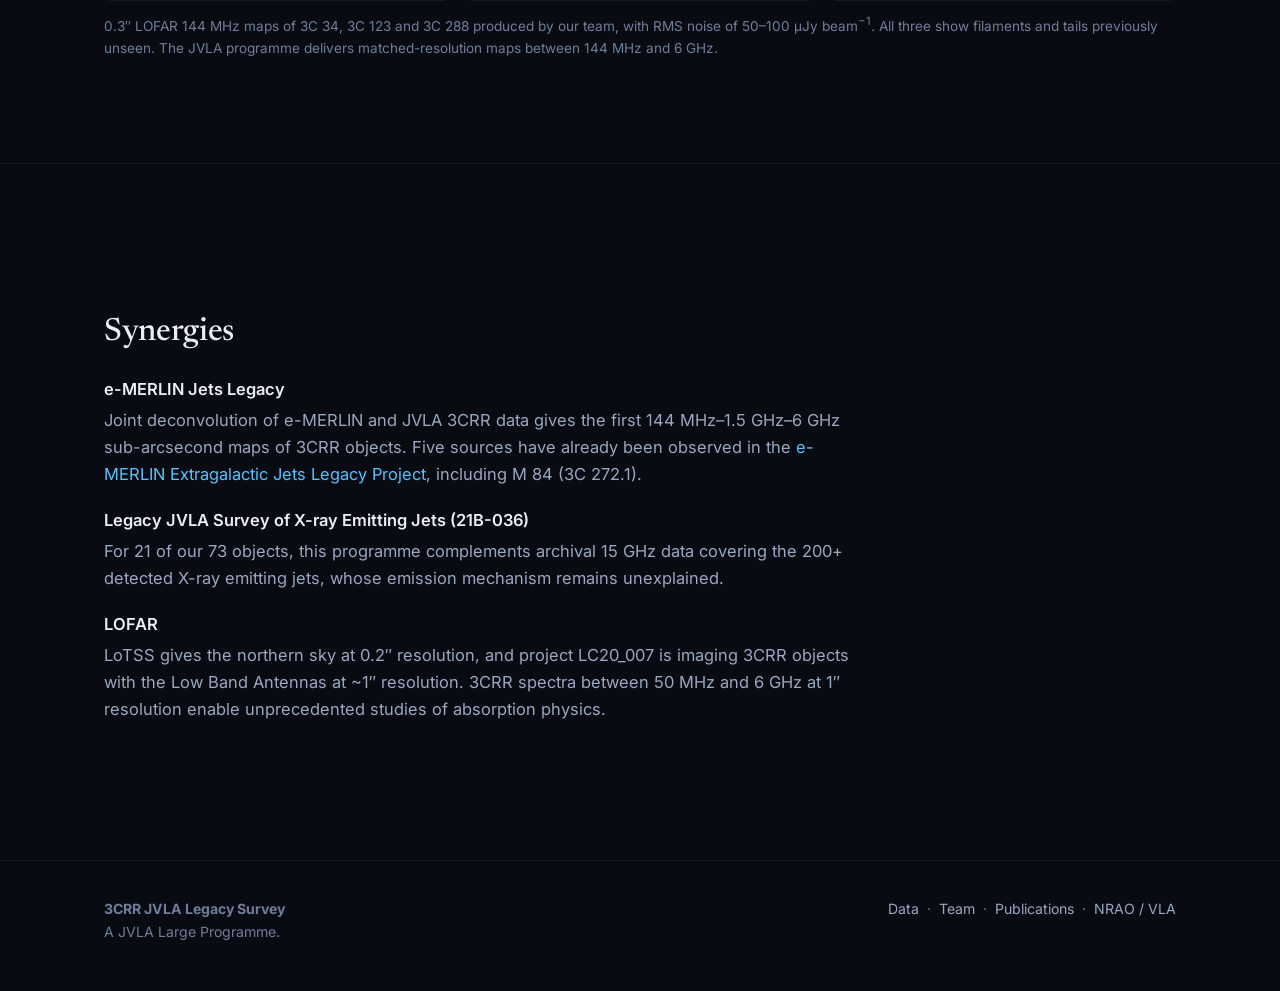
==== commit 41f421bb: "Further changes; team list, status overview" ====
--- a/index.html
+++ b/index.html
@@ -37,7 +37,7 @@
         <p class="lede">
           A gold-standard legacy dataset for the brightest radio galaxies in the northern sky:
           73 3CRR sources imaged in L and C bands across the JVLA A, B, C and D arrays, in full
-          polarisation, with no proprietary period.
+          polarisation.
         </p>
         <div class="btn-row">
           <a class="btn" href="sample.html">Browse the sample</a>
@@ -64,8 +64,27 @@
   <div class="stat"><div class="n">345 h</div><div class="l">A, B, C and D arrays</div></div>
   <div class="stat"><div class="n">L + C</div><div class="l">Full polarimetry, 1.5 &amp; 6 GHz</div></div>
   <div class="stat"><div class="n">&#8818; 1&Prime;</div><div class="l">Matched-resolution imaging</div></div>
-  <div class="stat"><div class="n">0</div><div class="l">Months proprietary</div></div>
+  <div class="stat"><div class="n">12</div><div class="l">Months proprietary</div></div>
 </div>
+
+<!-- ======================= STATUS =======================
+     Keep this short and current — it is the first thing returning visitors
+     look for. Update the date whenever the wording changes.
+     ============================================================ -->
+<section class="band">
+  <div class="wrap">
+    <div class="status">
+      <div>
+        <div class="eyebrow" style="margin-bottom:0.6em">Status</div>
+        <p style="margin:0">
+          JVLA observations are currently underway. <strong>A-array and D-array data have been
+          observed</strong>; we are awaiting the B-array and C-array observations.
+        </p>
+      </div>
+      <p class="status-date">Last updated 15 September 2026</p>
+    </div>
+  </div>
+</section>
 
 <!-- ======================= WHAT AND WHY ======================= -->
 <section class="band">
@@ -148,8 +167,8 @@
         <li>Matched 0.3&Prime; and 1&Prime; LOFAR 144&nbsp;MHz maps, already produced for 19 of the 73 objects</li>
       </ul>
       <p>
-        Given the scientific potential of the sample, the observations are released
-        <strong>instantaneously, with no proprietary period</strong>.
+        The observations carry a <strong>12-month proprietary period</strong>, after which the data products
+        are released to the community.
       </p>
       <div class="btn-row">
         <a class="btn ghost" href="data.html">Data products and release policy &rarr;</a>
--- a/assets/style.css
+++ b/assets/style.css
@@ -229,6 +229,23 @@
   background: #000;
 }
 
+/* the status banner on the overview page */
+.status {
+  display: flex;
+  gap: 24px;
+  align-items: flex-end;
+  justify-content: space-between;
+  flex-wrap: wrap;
+  background: var(--panel);
+  border: 1px solid var(--line-soft);
+  border-left: 3px solid var(--accent);
+  border-radius: 0 var(--radius) var(--radius) 0;
+  padding: 22px 26px;
+}
+.status p { color: var(--muted); max-width: 54em; }
+.status strong { color: var(--text); }
+.status-date { font-size: 0.82rem; color: var(--dim); margin: 0; white-space: nowrap; }
+
 .note {
   border-left: 3px solid var(--accent);
   background: rgba(255, 143, 69, 0.07);
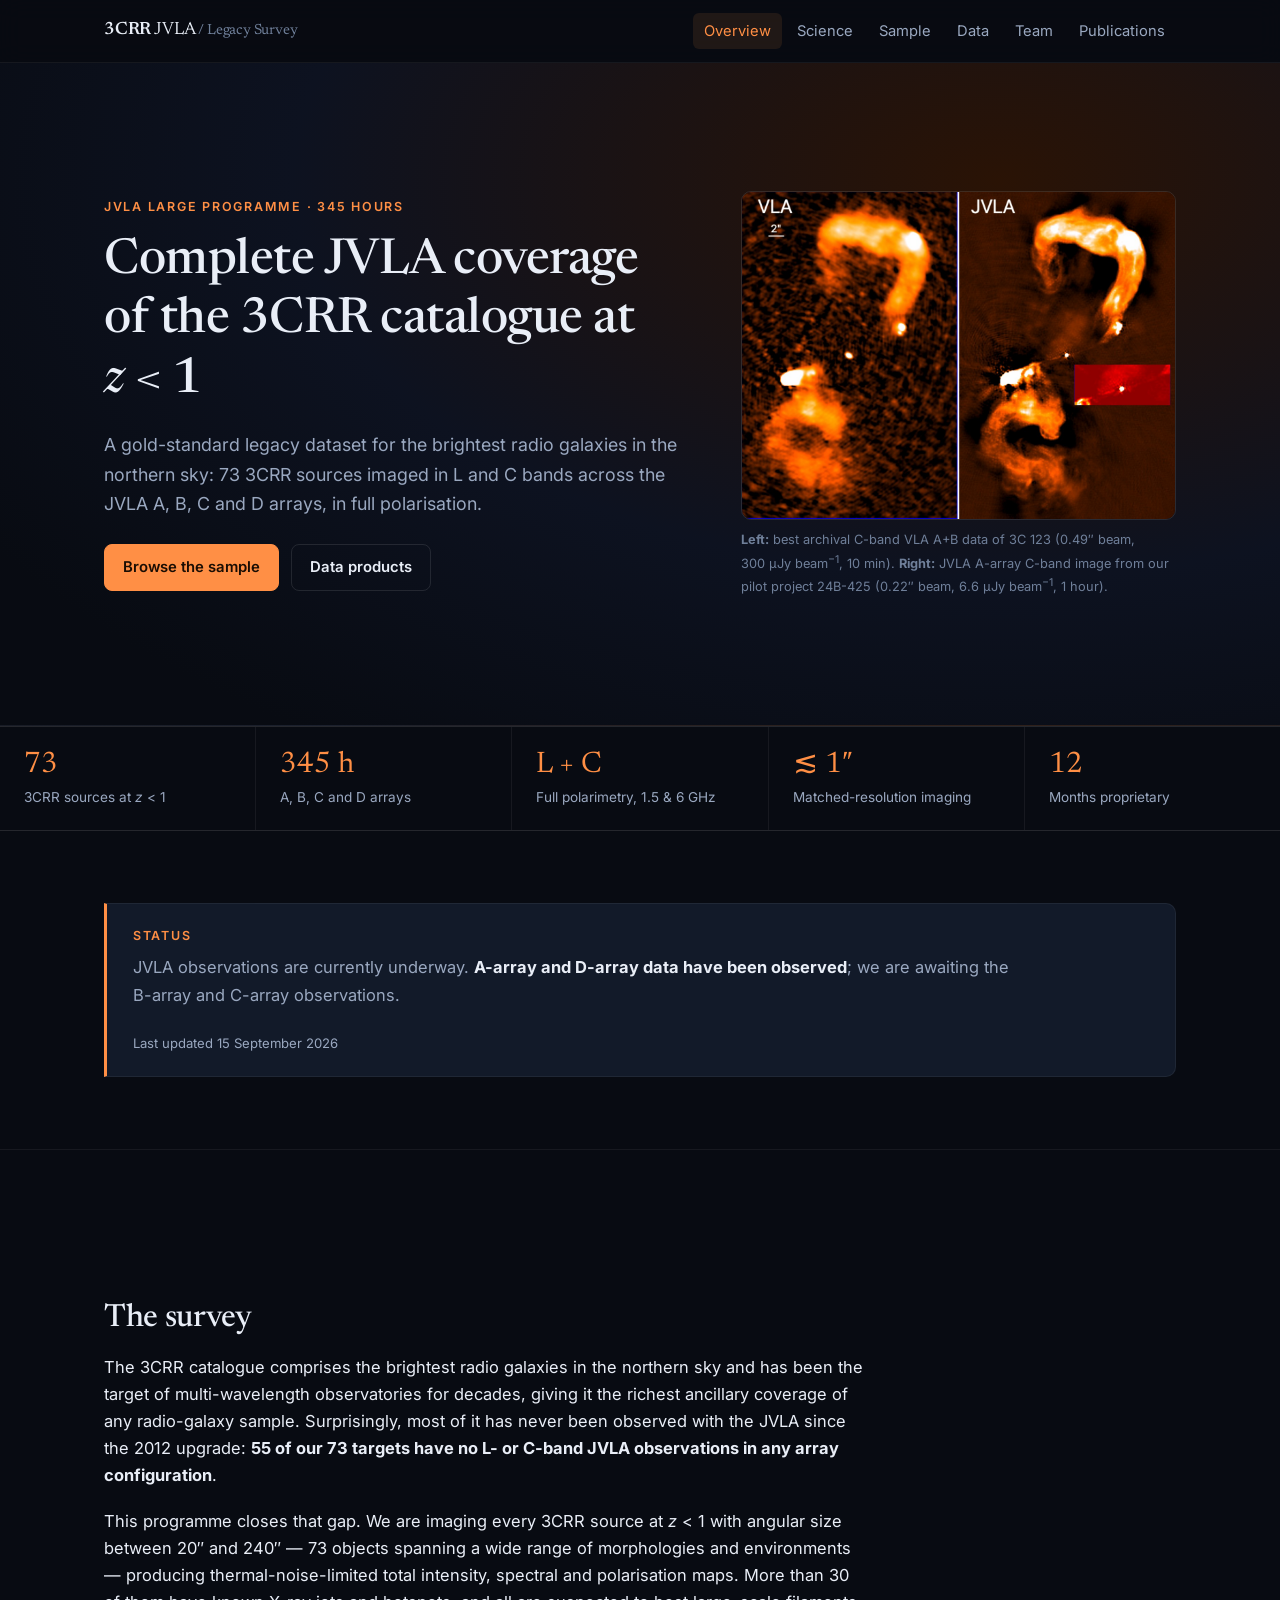
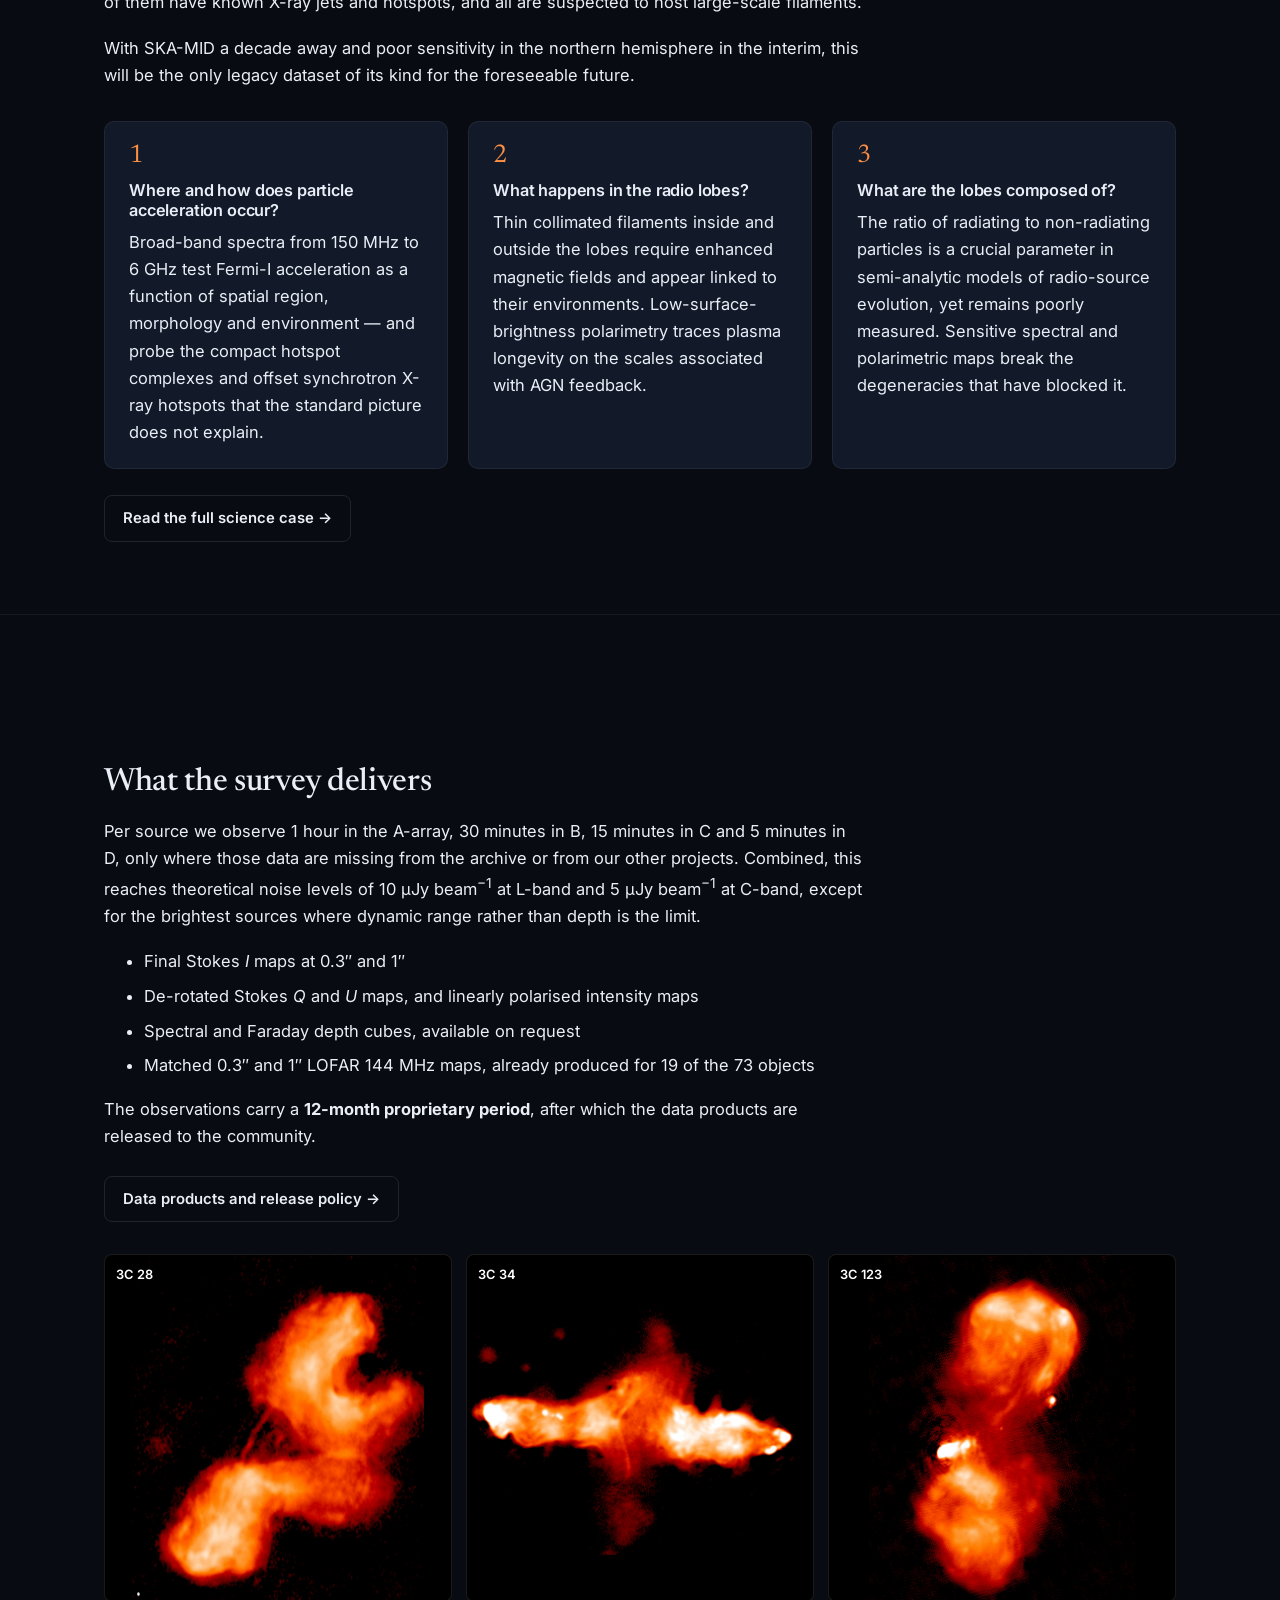
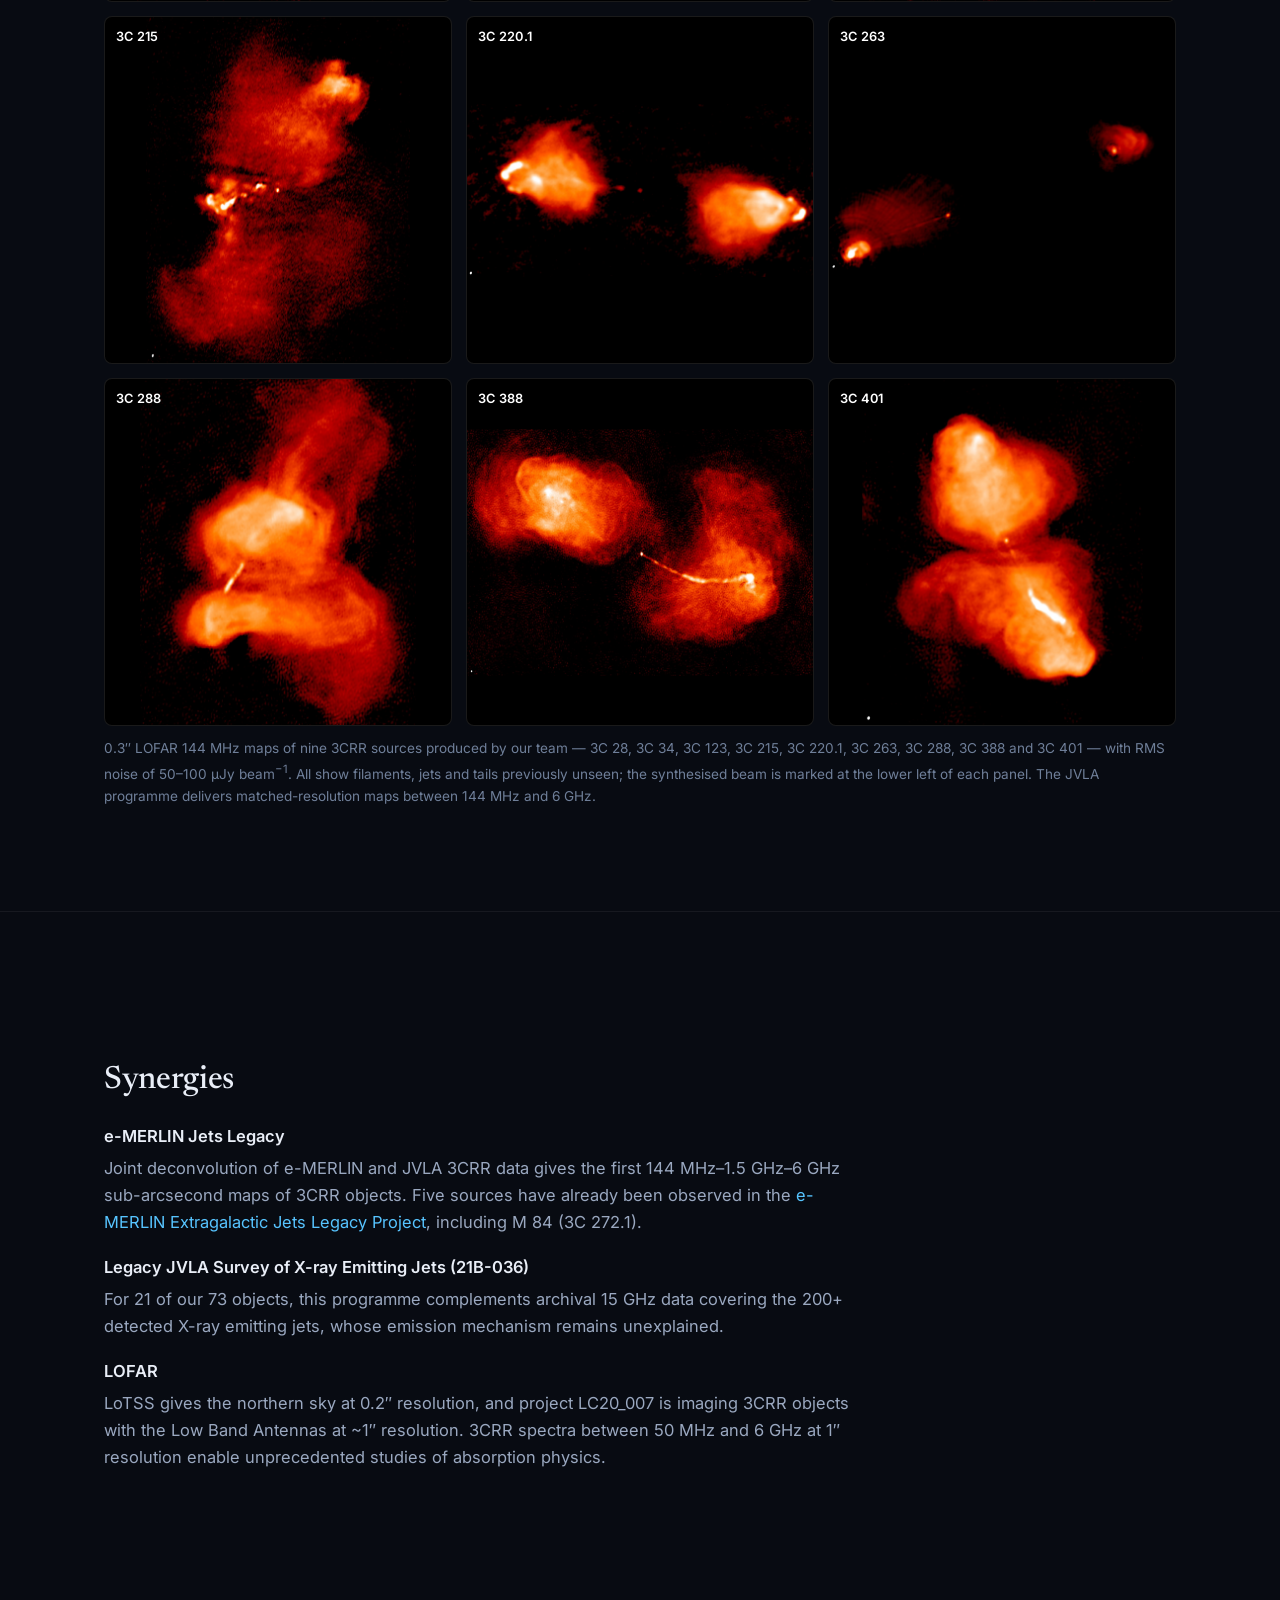
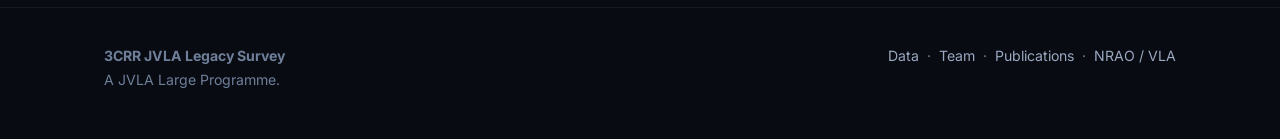
==== commit 7cd0f668: "Update LOFAR maps on main page" ====
--- a/index.html
+++ b/index.html
@@ -175,16 +175,58 @@
       </div>
     </div>
 
+    <!-- ===================================================================
+         LOFAR gallery. To add a source, copy one <div class="shot"> block and
+         put the image in assets/img/. Keep the <span> label and the alt text.
+         Images are shown in a square box, so anything shaped fits without
+         cropping. Update the count in the caption if you change the number.
+         =================================================================== -->
     <figure>
-      <div class="fig-row">
-        <img src="assets/img/3c34-lofar.jpg" alt="0.3 arcsecond LOFAR 144 MHz map of 3C 34 showing filaments and tails.">
-        <img src="assets/img/3c123-lofar.jpg" alt="0.3 arcsecond LOFAR 144 MHz map of 3C 123 showing lobe substructure.">
-        <img src="assets/img/3c288-lofar.jpg" alt="0.3 arcsecond LOFAR 144 MHz map of 3C 288 showing diffuse plumes.">
+      <div class="imgrid">
+        <div class="shot">
+          <img src="assets/img/3c28-lofar.jpg" alt="0.3 arcsecond LOFAR 144 MHz map of 3C 28.">
+          <span>3C 28</span>
+        </div>
+        <div class="shot">
+          <img src="assets/img/3c34-lofar.jpg" alt="0.3 arcsecond LOFAR 144 MHz map of 3C 34, showing filaments and tails.">
+          <span>3C 34</span>
+        </div>
+        <div class="shot">
+          <img src="assets/img/3c123-lofar.jpg" alt="0.3 arcsecond LOFAR 144 MHz map of 3C 123, showing lobe substructure.">
+          <span>3C 123</span>
+        </div>
+        <div class="shot">
+          <img src="assets/img/3c215-lofar.jpg" alt="0.3 arcsecond LOFAR 144 MHz map of 3C 215.">
+          <span>3C 215</span>
+        </div>
+        <div class="shot">
+          <img src="assets/img/3c220_1-lofar.jpg" alt="0.3 arcsecond LOFAR 144 MHz map of 3C 220.1, showing two lobes with compact hotspots.">
+          <span>3C 220.1</span>
+        </div>
+        <div class="shot">
+          <img src="assets/img/3c263-lofar.jpg" alt="0.3 arcsecond LOFAR 144 MHz map of 3C 263.">
+          <span>3C 263</span>
+        </div>
+        <div class="shot">
+          <img src="assets/img/3c288-lofar.jpg" alt="0.3 arcsecond LOFAR 144 MHz map of 3C 288, showing diffuse plumes.">
+          <span>3C 288</span>
+        </div>
+        <div class="shot">
+          <img src="assets/img/3c388-lofar.jpg" alt="0.3 arcsecond LOFAR 144 MHz map of 3C 388, showing a thin collimated jet reaching a hotspot.">
+          <span>3C 388</span>
+        </div>
+        <div class="shot">
+          <img src="assets/img/3c401-lofar.jpg" alt="0.3 arcsecond LOFAR 144 MHz map of 3C 401.">
+          <span>3C 401</span>
+        </div>
       </div>
       <figcaption>
-        0.3&Prime; LOFAR 144&nbsp;MHz maps of 3C&nbsp;34, 3C&nbsp;123 and 3C&nbsp;288 produced by our team, with
-        RMS noise of 50&ndash;100&nbsp;&micro;Jy&nbsp;beam<sup>&minus;1</sup>. All three show filaments and tails
-        previously unseen. The JVLA programme delivers matched-resolution maps between 144&nbsp;MHz and 6&nbsp;GHz.
+        0.3&Prime; LOFAR 144&nbsp;MHz maps of nine 3CRR sources produced by our team &mdash; 3C&nbsp;28,
+        3C&nbsp;34, 3C&nbsp;123, 3C&nbsp;215, 3C&nbsp;220.1, 3C&nbsp;263, 3C&nbsp;288, 3C&nbsp;388 and
+        3C&nbsp;401 &mdash; with RMS noise of 50&ndash;100&nbsp;&micro;Jy&nbsp;beam<sup>&minus;1</sup>.
+        All show filaments, jets and tails previously unseen; the synthesised beam is marked at the
+        lower left of each panel. The JVLA programme delivers matched-resolution maps between
+        144&nbsp;MHz and 6&nbsp;GHz.
       </figcaption>
     </figure>
   </div>
--- a/assets/style.css
+++ b/assets/style.css
@@ -246,6 +246,36 @@
 .status strong { color: var(--text); }
 .status-date { font-size: 0.82rem; color: var(--dim); margin: 0; white-space: nowrap; }
 
+/* gallery of radio maps, each in a square box with a label */
+.imgrid {
+  display: grid;
+  grid-template-columns: repeat(auto-fit, minmax(300px, 1fr));
+  gap: 14px;
+}
+
+.shot { position: relative; }
+
+.shot img {
+  width: 100%;
+  aspect-ratio: 1 / 1;
+  object-fit: contain;
+  background: #000;
+  border: 1px solid var(--line);
+  border-radius: 8px;
+}
+
+.shot span {
+  position: absolute;
+  left: 12px;
+  top: 10px;
+  font-size: 0.8rem;
+  font-weight: 600;
+  letter-spacing: 0.02em;
+  color: #fff;
+  text-shadow: 0 1px 4px rgba(0, 0, 0, 0.95);
+  pointer-events: none;
+}
+
 .note {
   border-left: 3px solid var(--accent);
   background: rgba(255, 143, 69, 0.07);
